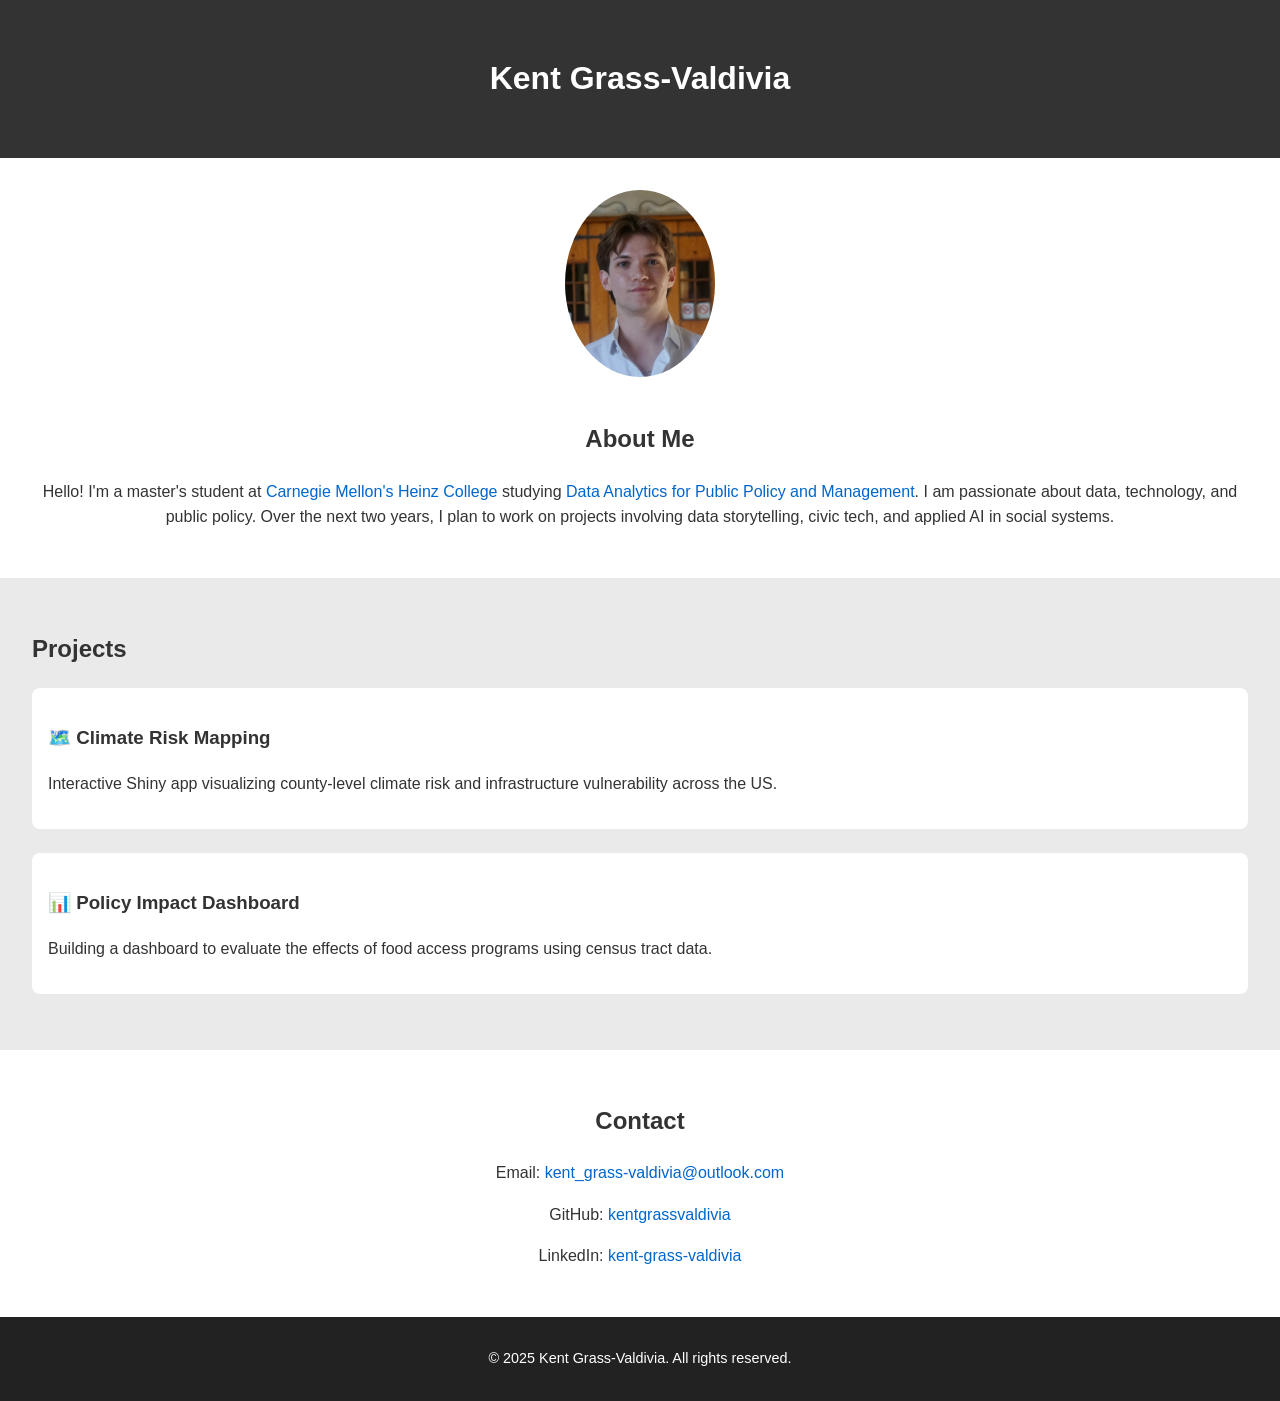
==== index.html @ 5bdcda3d "fixed contact" ====
<!DOCTYPE html>
<html lang="en">
<head>
  <meta charset="UTF-8" />
  <meta name="viewport" content="width=device-width, initial-scale=1.0" />
  <title>Kent Grass-Valdivia | Portfolio</title>
  <link rel="stylesheet" href="style.css" />
</head>
<body>
  <header>
    <h1>Kent Grass-Valdivia</h1>
    <!--<p>Data Analyst | Policy Enthusiast | Aspiring Consultant</p>-->
  </header>

  <section id="about">
    <img src="images/headshot.png" alt="Kent Grass-Valdivia" class="profile-pic">
    <h2>About Me</h2>
    <p>Hello! I'm a master's student at <a href="https://www.heinz.cmu.edu">Carnegie Mellon's Heinz College</a> studying <a href="https://www.heinz.cmu.edu/programs/public-policy-management-master/data-analytics">Data Analytics for Public Policy and Management</a>. 
        I am passionate about data, technology, and public policy. Over the next two years, I plan to work on projects involving data storytelling, civic tech, and applied AI in social systems.</p>
  </section>

  <section id="projects">
    <h2>Projects</h2>
    <div class="project">
      <h3>🗺️ Climate Risk Mapping</h3>
      <p>Interactive Shiny app visualizing county-level climate risk and infrastructure vulnerability across the US.</p>
    </div>
    <div class="project">
      <h3>📊 Policy Impact Dashboard</h3>
      <p>Building a dashboard to evaluate the effects of food access programs using census tract data.</p>
    </div>
    <!-- Add more project entries here -->
  </section>

  <section id="contact">
    <h2>Contact</h2>
    <p>Email: <a href="mailto:kent_grass-valdivia@outlook.com">kent_grass-valdivia@outlook.com</a></p>
    <p>GitHub: <a href="https://github.com/kent_grass-valdivia" target="_blank">kentgrassvaldivia</a></p>
    <p>LinkedIn: <a href="www.linkedin.com/in/kent-grass-valdivia-462949221" target="_blank">kent-grass-valdivia</a></p>
  </section>

  <footer>
    <p>&copy; 2025 Kent Grass-Valdivia. All rights reserved.</p>
  </footer>
</body>
</html>
---- style.css ----
/* General Reset */
body {
    margin: 0;
    font-family: 'Helvetica Neue', Arial, sans-serif;
    line-height: 1.6;
    color: #333;
    background-color: #f4f4f4;
  }
  
  /* Header */
  header {
    background: #333;
    color: white;
    padding: 2rem 1rem;
    text-align: center;
  }
  
  /* Profile Section */
  #about {
    padding: 2rem;
    text-align: center;
    background-color: white;
  }
  
  .profile-pic {
    width: 150px;
    border-radius: 50%;
    margin-bottom: 1rem;
  }
  
  /* Projects Section */
  #projects {
    background: #eaeaea;
    padding: 2rem;
  }
  
  .project {
    margin-bottom: 1.5rem;
    background: white;
    padding: 1rem;
    border-radius: 8px;
  }
  
  /* Contact Section */
  #contact {
    padding: 2rem;
    background-color: white;
    text-align: center;
  }
  
  a {
    color: #0066cc;
    text-decoration: none;
  }
  
  /* Footer */
  footer {
    background: #222;
    color: white;
    text-align: center;
    padding: 1rem;
    font-size: 0.9rem;
  }
  
  /* Responsive Design */
  @media (max-width: 600px) {
    .profile-pic {
      width: 100px;
    }
  }
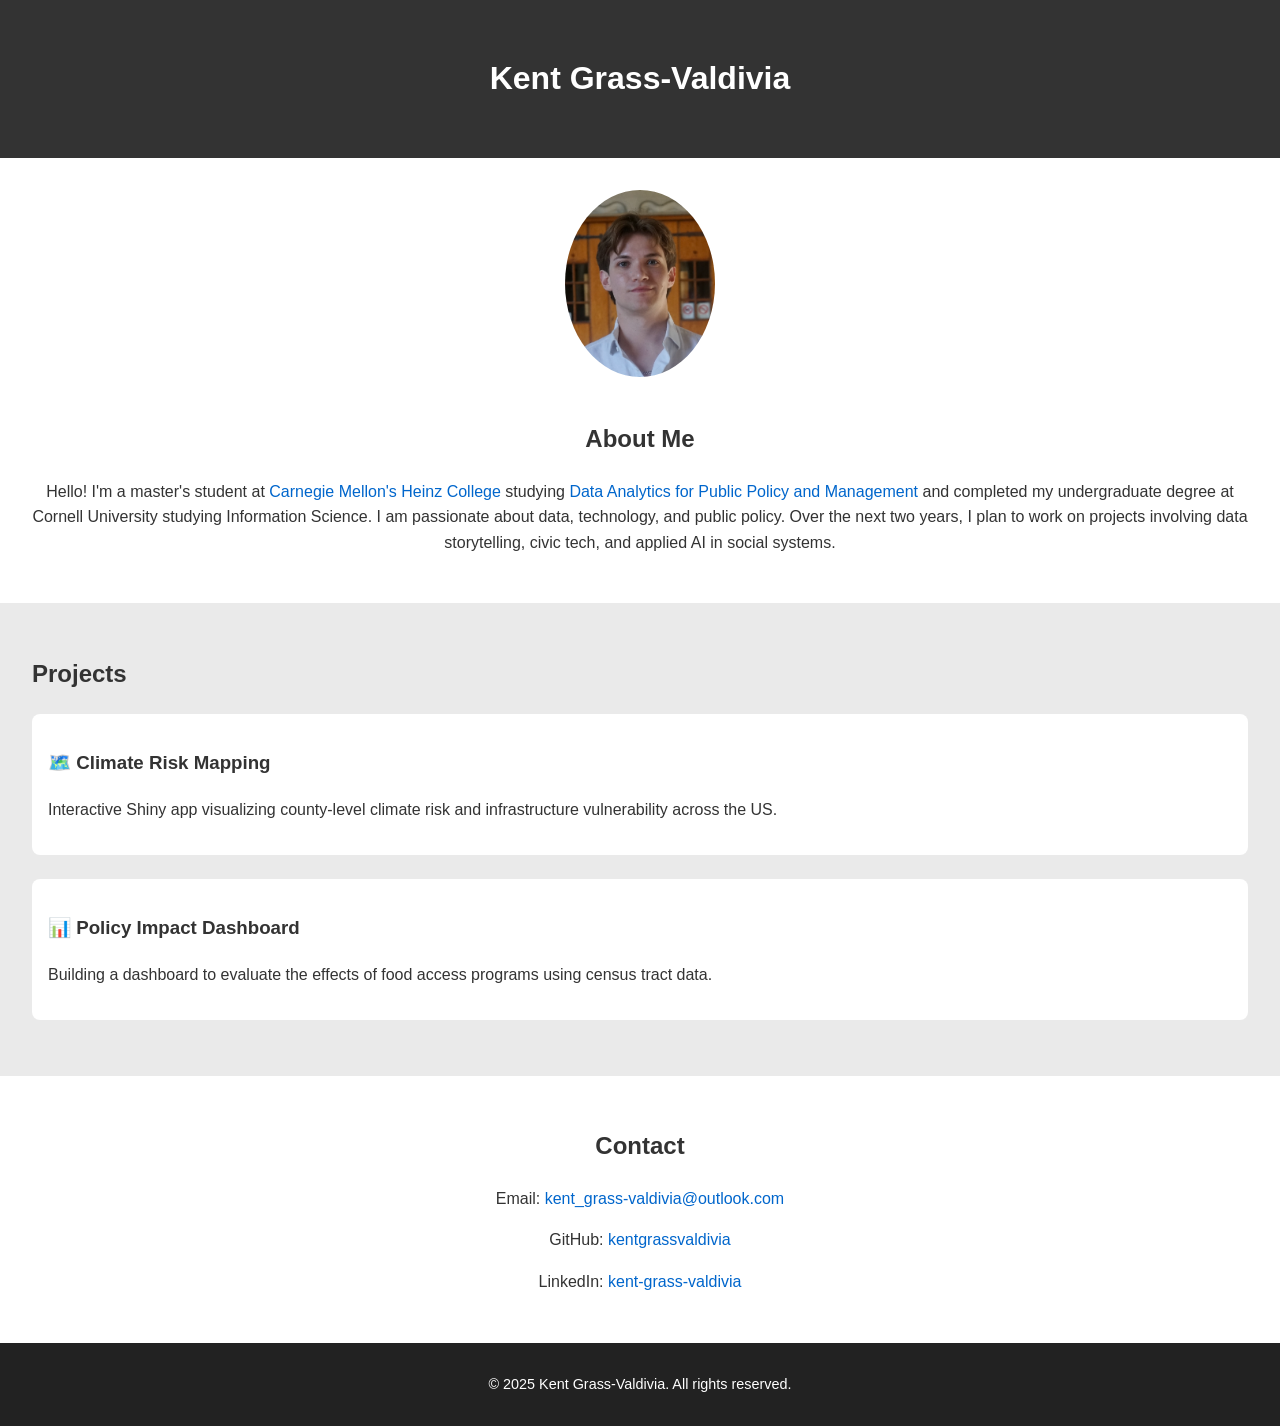
==== commit 82916992: "editted desc" ====
--- a/index.html
+++ b/index.html
@@ -15,7 +15,8 @@
   <section id="about">
     <img src="images/headshot.png" alt="Kent Grass-Valdivia" class="profile-pic">
     <h2>About Me</h2>
-    <p>Hello! I'm a master's student at <a href="https://www.heinz.cmu.edu">Carnegie Mellon's Heinz College</a> studying <a href="https://www.heinz.cmu.edu/programs/public-policy-management-master/data-analytics">Data Analytics for Public Policy and Management</a>. 
+    <p>Hello! I'm a master's student at <a href="https://www.heinz.cmu.edu">Carnegie Mellon's Heinz College</a> studying <a href="https://www.heinz.cmu.edu/programs/public-policy-management-master/data-analytics">Data Analytics for Public Policy and Management</a> and 
+        completed my undergraduate degree at Cornell University studying Information Science.
         I am passionate about data, technology, and public policy. Over the next two years, I plan to work on projects involving data storytelling, civic tech, and applied AI in social systems.</p>
   </section>
 
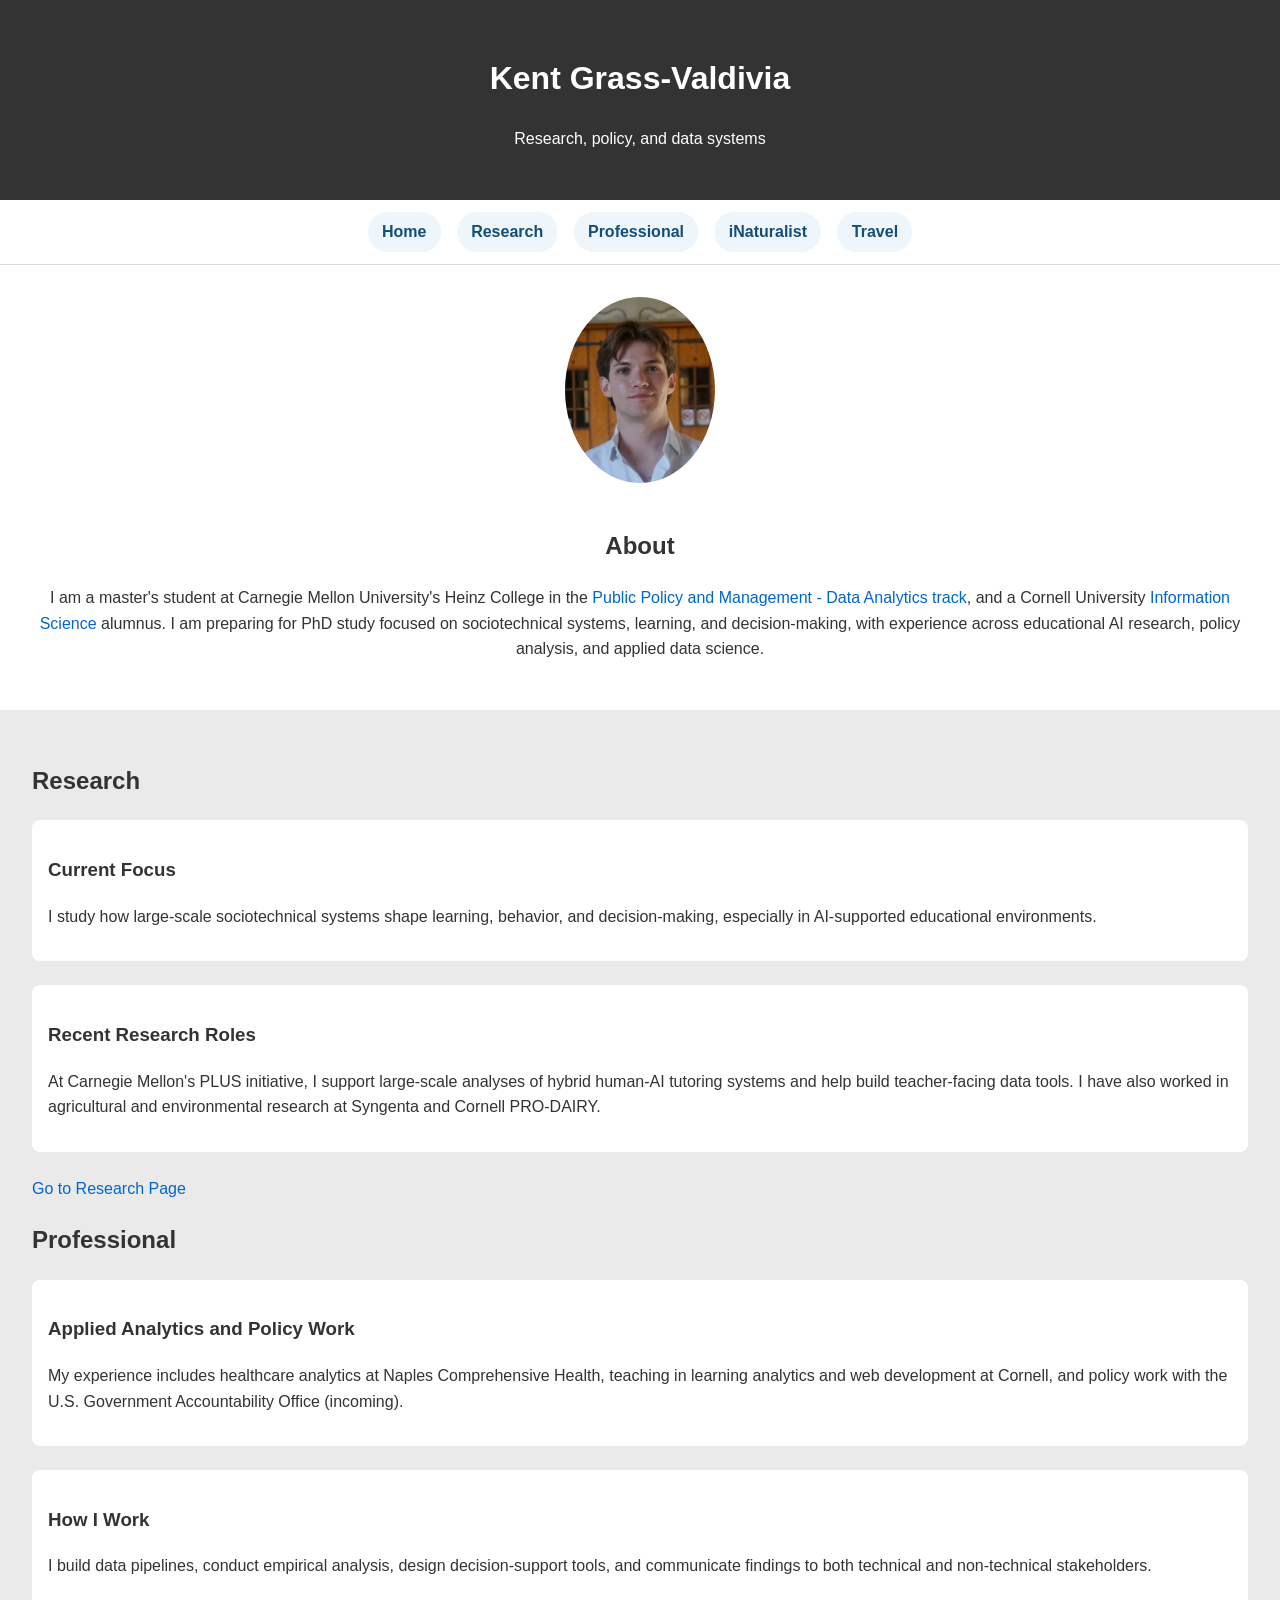
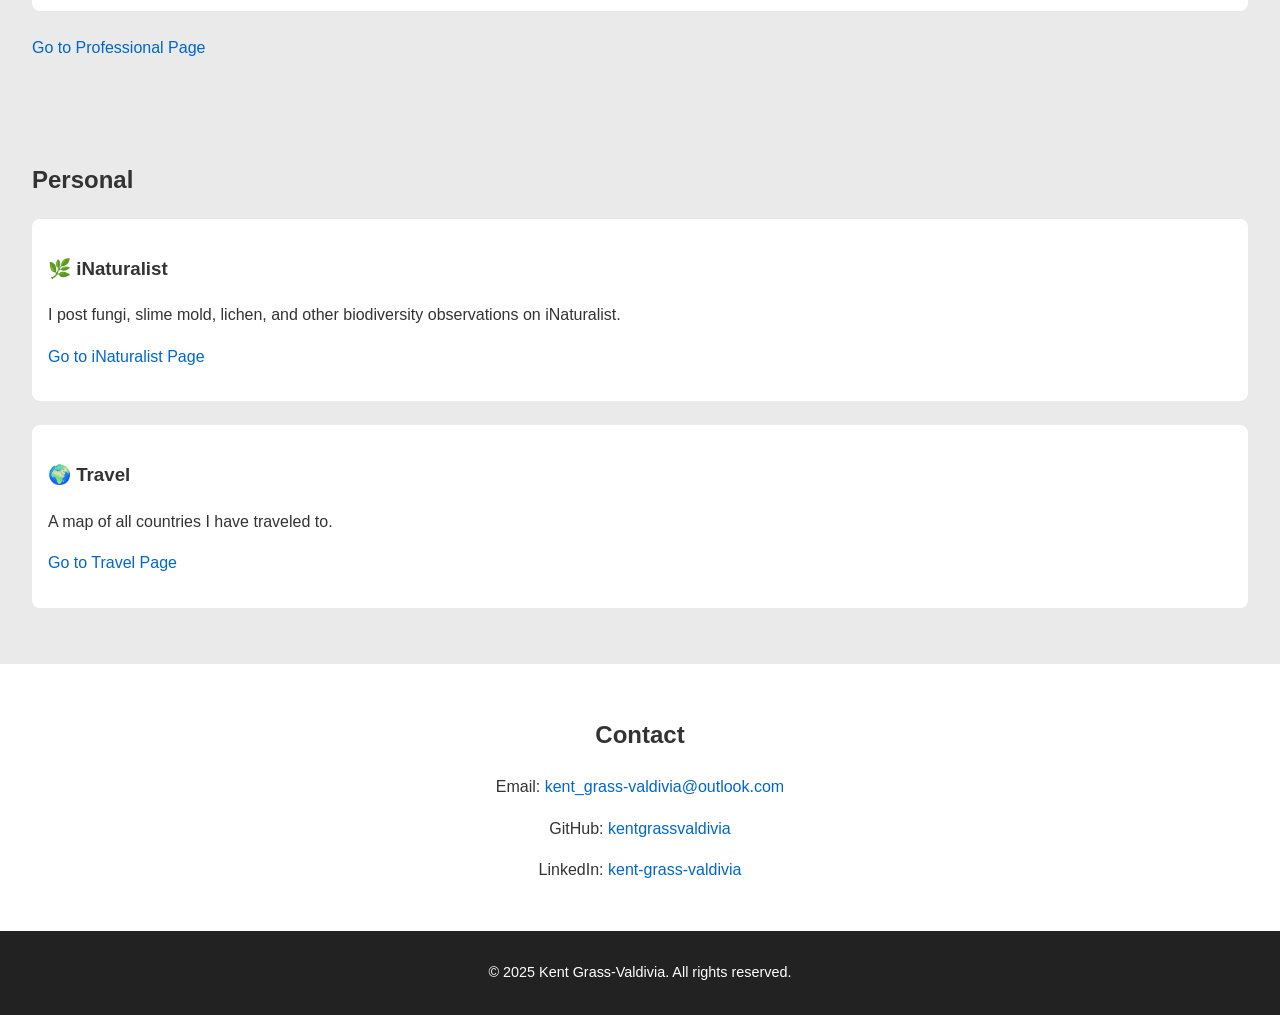
==== commit d75783ac: "updated website with research, professional, inat, and travel page" ====
--- a/index.html
+++ b/index.html
@@ -4,40 +4,112 @@
   <meta charset="UTF-8" />
   <meta name="viewport" content="width=device-width, initial-scale=1.0" />
   <title>Kent Grass-Valdivia | Portfolio</title>
+  <meta name="description" content="Kent Grass-Valdivia's portfolio featuring research, professional experience, iNaturalist observations, and travel map." />
+  <link rel="canonical" href="https://kentgrassvaldivia.github.io/" />
+  <meta property="og:type" content="website" />
+  <meta property="og:site_name" content="Kent Grass-Valdivia" />
+  <meta property="og:title" content="Kent Grass-Valdivia | Portfolio" />
+  <meta property="og:description" content="Research, professional work, and personal projects by Kent Grass-Valdivia." />
+  <meta property="og:url" content="https://kentgrassvaldivia.github.io/" />
+  <meta name="twitter:card" content="summary" />
+  <meta name="twitter:title" content="Kent Grass-Valdivia | Portfolio" />
+  <meta name="twitter:description" content="Research, professional work, and personal projects by Kent Grass-Valdivia." />
   <link rel="stylesheet" href="style.css" />
+  <script type="application/ld+json">
+    {
+      "@context": "https://schema.org",
+      "@type": "Person",
+      "name": "Kent Grass-Valdivia",
+      "url": "https://kentgrassvaldivia.github.io/",
+      "sameAs": [
+        "https://github.com/kent_grass-valdivia",
+        "https://www.linkedin.com/in/kent-grass-valdivia-462949221",
+        "https://www.inaturalist.org/people/kent_grass_valdivia"
+      ],
+      "alumniOf": [
+        {
+          "@type": "CollegeOrUniversity",
+          "name": "Cornell University"
+        },
+        {
+          "@type": "CollegeOrUniversity",
+          "name": "Carnegie Mellon University"
+        }
+      ],
+      "knowsAbout": [
+        "Learning analytics",
+        "Sociotechnical systems",
+        "Educational data science",
+        "Public policy analytics",
+        "AI in education",
+        "Biodiversity observation"
+      ]
+    }
+  </script>
 </head>
 <body>
   <header>
     <h1>Kent Grass-Valdivia</h1>
-    <!--<p>Data Analyst | Policy Enthusiast | Aspiring Consultant</p>-->
+    <p>Research, policy, and data systems</p>
   </header>
+
+  <nav class="site-nav" aria-label="Main navigation">
+    <a href="index.html">Home</a>
+    <a href="research.html">Research</a>
+    <a href="professional.html">Professional</a>
+    <a href="inaturalist.html">iNaturalist</a>
+    <a href="travel-map.html">Travel</a>
+  </nav>
 
   <section id="about">
     <img src="images/headshot.png" alt="Kent Grass-Valdivia" class="profile-pic">
-    <h2>About Me</h2>
-    <p>Hello! I'm a master's student at <a href="https://www.heinz.cmu.edu">Carnegie Mellon's Heinz College</a> studying <a href="https://www.heinz.cmu.edu/programs/public-policy-management-master/data-analytics">Data Analytics for Public Policy and Management</a> and 
-        completed my undergraduate degree at Cornell University studying Information Science.
-        I am passionate about data, technology, and public policy. Over the next two years, I plan to work on projects involving data storytelling, civic tech, and applied AI in social systems.</p>
+    <h2>About</h2>
+    <p>I am a master's student at Carnegie Mellon University's Heinz College in the <a href="https://www.heinz.cmu.edu/programs/public-policy-management-master/data-analytics" target="_blank" rel="noopener noreferrer">Public Policy and Management - Data Analytics track</a>, and a Cornell University <a href="https://infosci.cornell.edu" target="_blank" rel="noopener noreferrer">Information Science</a> alumnus. I am preparing for PhD study focused on sociotechnical systems, learning, and decision-making, with experience across educational AI research, policy analysis, and applied data science.</p>
   </section>
 
   <section id="projects">
-    <h2>Projects</h2>
+    <h2>Research</h2>
     <div class="project">
-      <h3>🗺️ Climate Risk Mapping</h3>
-      <p>Interactive Shiny app visualizing county-level climate risk and infrastructure vulnerability across the US.</p>
+      <h3>Current Focus</h3>
+      <p>I study how large-scale sociotechnical systems shape learning, behavior, and decision-making, especially in AI-supported educational environments.</p>
     </div>
     <div class="project">
-      <h3>📊 Policy Impact Dashboard</h3>
-      <p>Building a dashboard to evaluate the effects of food access programs using census tract data.</p>
+      <h3>Recent Research Roles</h3>
+      <p>At Carnegie Mellon's PLUS initiative, I support large-scale analyses of hybrid human-AI tutoring systems and help build teacher-facing data tools. I have also worked in agricultural and environmental research at Syngenta and Cornell PRO-DAIRY.</p>
     </div>
-    <!-- Add more project entries here -->
+    <p><a href="research.html">Go to Research Page</a></p>
+
+    <h2>Professional</h2>
+    <div class="project">
+      <h3>Applied Analytics and Policy Work</h3>
+      <p>My experience includes healthcare analytics at Naples Comprehensive Health, teaching in learning analytics and web development at Cornell, and policy work with the U.S. Government Accountability Office (incoming).</p>
+    </div>
+    <div class="project">
+      <h3>How I Work</h3>
+      <p>I build data pipelines, conduct empirical analysis, design decision-support tools, and communicate findings to both technical and non-technical stakeholders.</p>
+    </div>
+    <p><a href="professional.html">Go to Professional Page</a></p>
+  </section>
+
+  <section id="personal-features">
+    <h2>Personal</h2>
+    <div class="project">
+      <h3>🌿 iNaturalist</h3>
+      <p>I post fungi, slime mold, lichen, and other biodiversity observations on iNaturalist.</p>
+      <p><a href="inaturalist.html">Go to iNaturalist Page</a></p>
+    </div>
+    <div class="project">
+      <h3>🌍 Travel</h3>
+      <p>A map of all countries I have traveled to.</p>
+      <p><a href="travel-map.html">Go to Travel Page</a></p>
+    </div>
   </section>
 
   <section id="contact">
     <h2>Contact</h2>
     <p>Email: <a href="mailto:kent_grass-valdivia@outlook.com">kent_grass-valdivia@outlook.com</a></p>
-    <p>GitHub: <a href="https://github.com/kent_grass-valdivia" target="_blank">kentgrassvaldivia</a></p>
-    <p>LinkedIn: <a href="www.linkedin.com/in/kent-grass-valdivia-462949221" target="_blank">kent-grass-valdivia</a></p>
+    <p>GitHub: <a href="https://github.com/kent_grass-valdivia" target="_blank" rel="noopener noreferrer">kentgrassvaldivia</a></p>
+    <p>LinkedIn: <a href="https://www.linkedin.com/in/kent-grass-valdivia-462949221" target="_blank" rel="noopener noreferrer">kent-grass-valdivia</a></p>
   </section>
 
   <footer>
--- a/style.css
+++ b/style.css
@@ -13,6 +13,31 @@
     color: white;
     padding: 2rem 1rem;
     text-align: center;
+  }
+
+  .site-nav {
+    display: flex;
+    justify-content: center;
+    gap: 1rem;
+    flex-wrap: wrap;
+    background: #ffffff;
+    border-bottom: 1px solid #d9d9d9;
+    padding: 0.75rem 1rem;
+    position: sticky;
+    top: 0;
+    z-index: 10;
+  }
+
+  .site-nav a {
+    font-weight: 600;
+    color: #144d7a;
+    background: #eef6fc;
+    border-radius: 999px;
+    padding: 0.45rem 0.9rem;
+  }
+
+  .site-nav a:hover {
+    background: #d9ecfb;
   }
   
   /* Profile Section */
@@ -30,6 +55,11 @@
   
   /* Projects Section */
   #projects {
+    background: #eaeaea;
+    padding: 2rem;
+  }
+
+  #personal-features {
     background: #eaeaea;
     padding: 2rem;
   }
@@ -67,5 +97,9 @@
     .profile-pic {
       width: 100px;
     }
+
+    .site-nav {
+      justify-content: flex-start;
+    }
   }
   
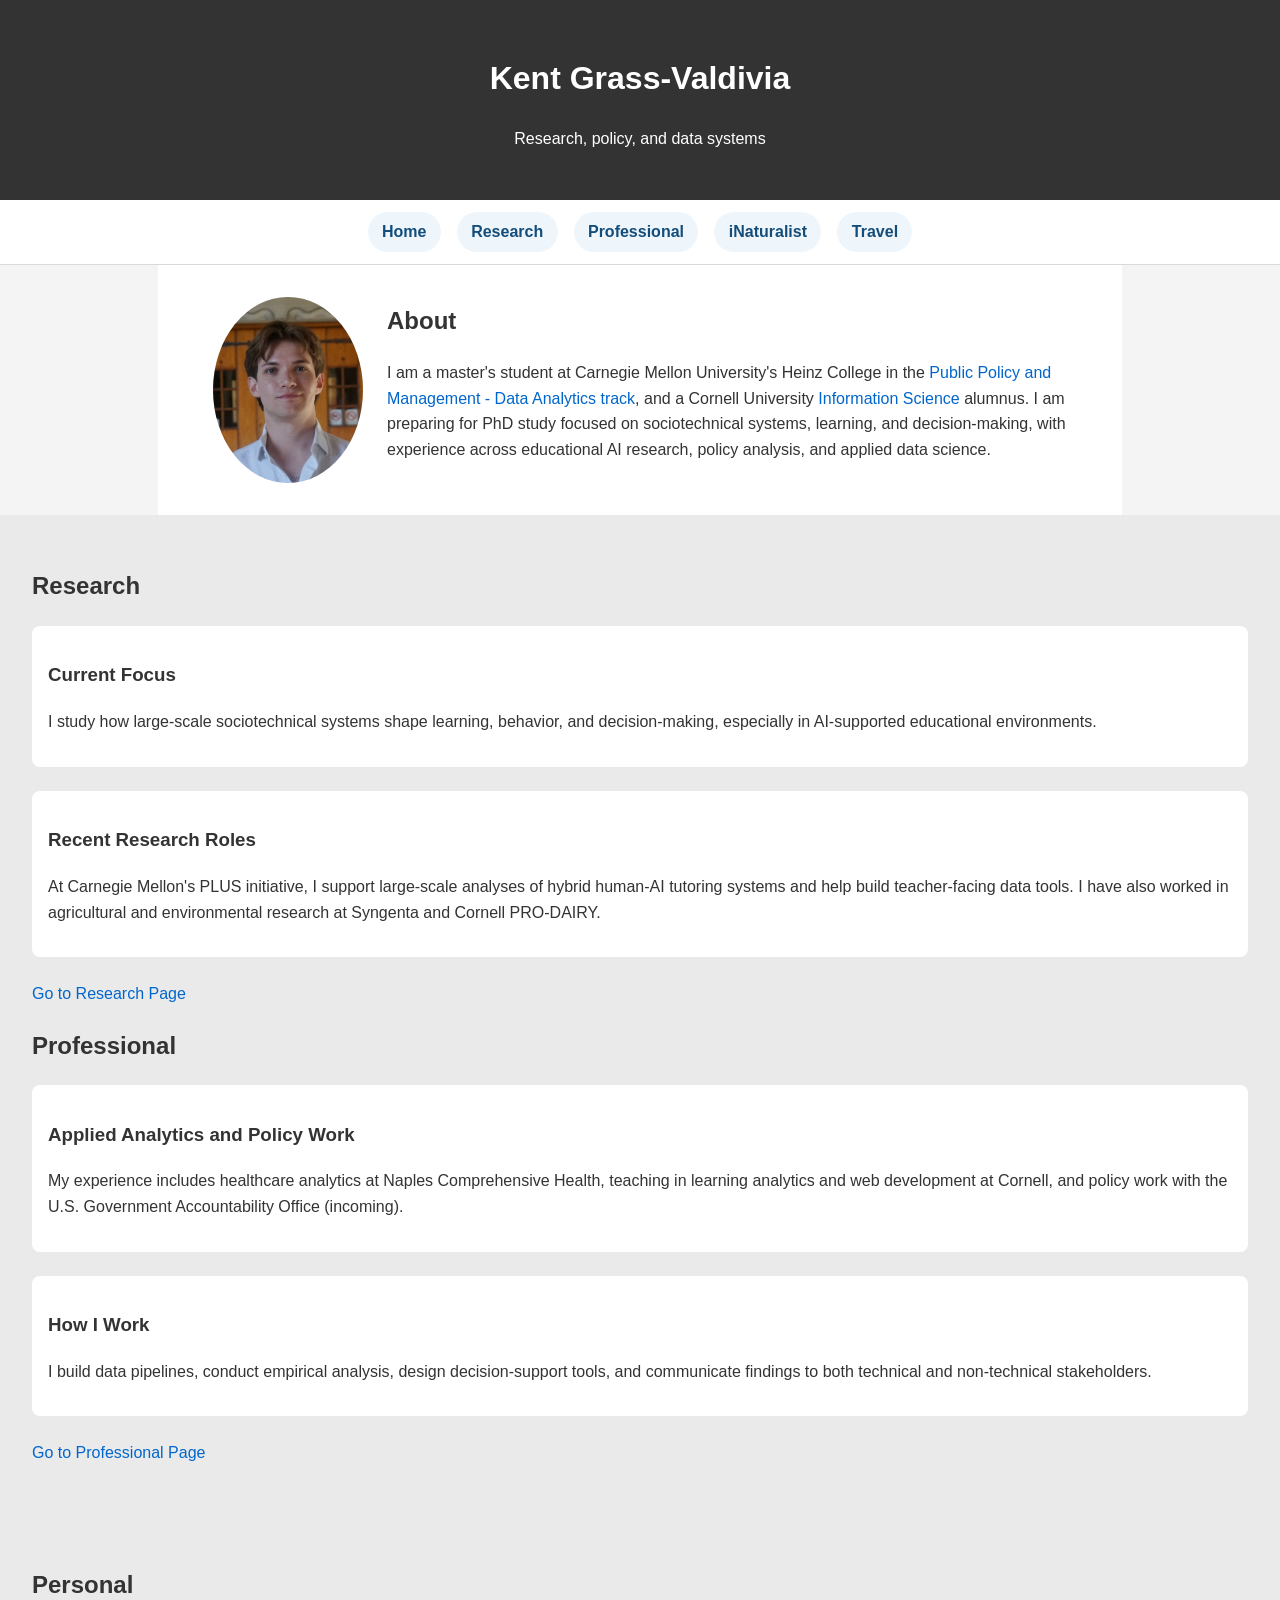
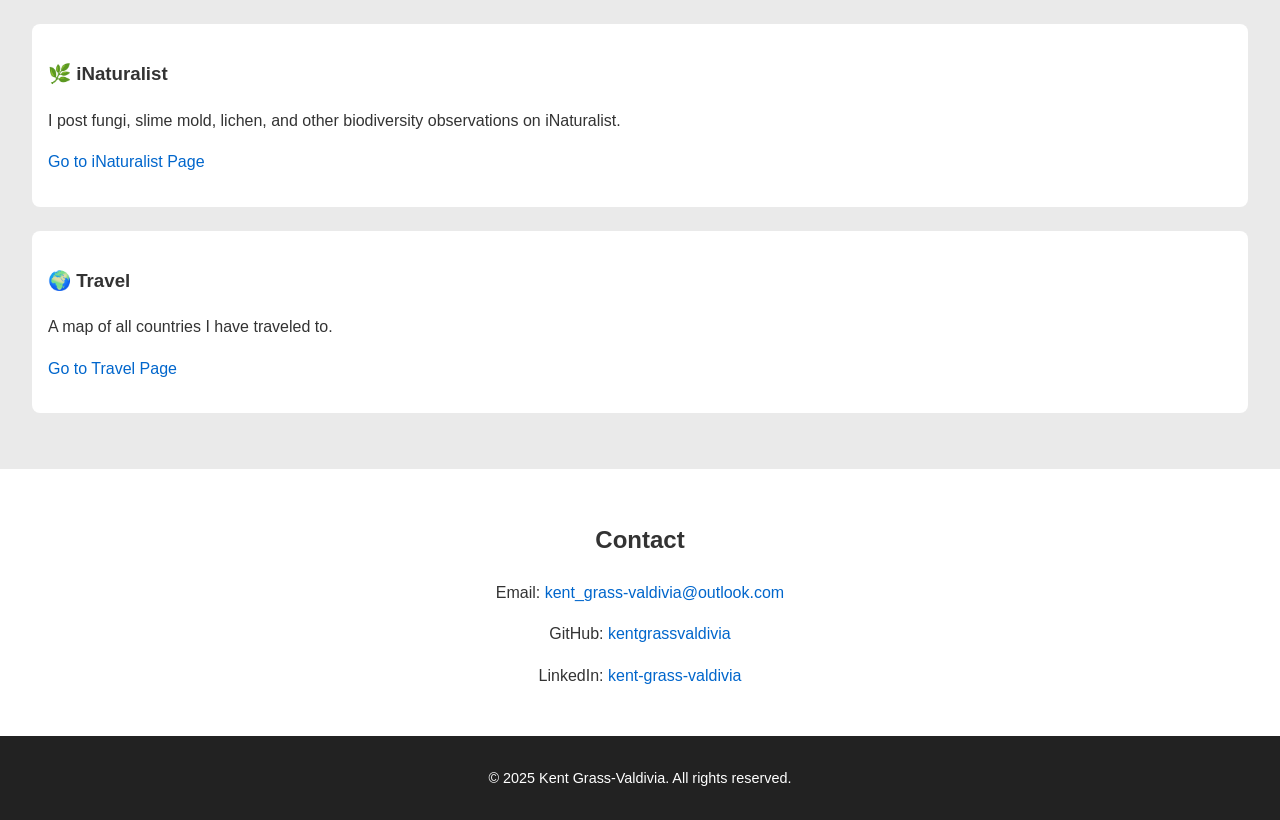
==== commit 5c29552f: "fixed links and added mobile to home page" ====
--- a/index.html
+++ b/index.html
@@ -14,6 +14,7 @@
   <meta name="twitter:card" content="summary" />
   <meta name="twitter:title" content="Kent Grass-Valdivia | Portfolio" />
   <meta name="twitter:description" content="Research, professional work, and personal projects by Kent Grass-Valdivia." />
+  <meta name="google-site-verification" content="5LW2VeubiTs3CQ4LkiiRmsC8n5NfEXg8oDOc5zzmLyE" />
   <link rel="stylesheet" href="style.css" />
   <script type="application/ld+json">
     {
@@ -63,8 +64,10 @@
 
   <section id="about">
     <img src="images/headshot.png" alt="Kent Grass-Valdivia" class="profile-pic">
-    <h2>About</h2>
-    <p>I am a master's student at Carnegie Mellon University's Heinz College in the <a href="https://www.heinz.cmu.edu/programs/public-policy-management-master/data-analytics" target="_blank" rel="noopener noreferrer">Public Policy and Management - Data Analytics track</a>, and a Cornell University <a href="https://infosci.cornell.edu" target="_blank" rel="noopener noreferrer">Information Science</a> alumnus. I am preparing for PhD study focused on sociotechnical systems, learning, and decision-making, with experience across educational AI research, policy analysis, and applied data science.</p>
+    <div class="about-copy">
+      <h2>About</h2>
+      <p>I am a master's student at Carnegie Mellon University's Heinz College in the <a href="https://www.heinz.cmu.edu/programs/public-policy-management-master/data-analytics" target="_blank" rel="noopener noreferrer">Public Policy and Management - Data Analytics track</a>, and a Cornell University <a href="https://infosci.cornell.edu" target="_blank" rel="noopener noreferrer">Information Science</a> alumnus. I am preparing for PhD study focused on sociotechnical systems, learning, and decision-making, with experience across educational AI research, policy analysis, and applied data science.</p>
+    </div>
   </section>
 
   <section id="projects">
--- a/style.css
+++ b/style.css
@@ -42,15 +42,30 @@
   
   /* Profile Section */
   #about {
-    padding: 2rem;
-    text-align: center;
-    background-color: white;
+      padding: 2rem;
+      text-align: left;
+      background-color: white;
+      display: flex;
+      align-items: center;
+      justify-content: center;
+      gap: 1.5rem;
+      max-width: 900px;
+      margin: 0 auto;
   }
+
+    .about-copy {
+      max-width: 680px;
+    }
+
+    .about-copy h2 {
+      margin-top: 0;
+    }
   
   .profile-pic {
     width: 150px;
     border-radius: 50%;
-    margin-bottom: 1rem;
+    margin: 0;
+    flex: 0 0 auto;
   }
   
   /* Projects Section */
@@ -94,6 +109,11 @@
   
   /* Responsive Design */
   @media (max-width: 600px) {
+    #about {
+      gap: 1rem;
+      padding: 1.25rem;
+    }
+
     .profile-pic {
       width: 100px;
     }
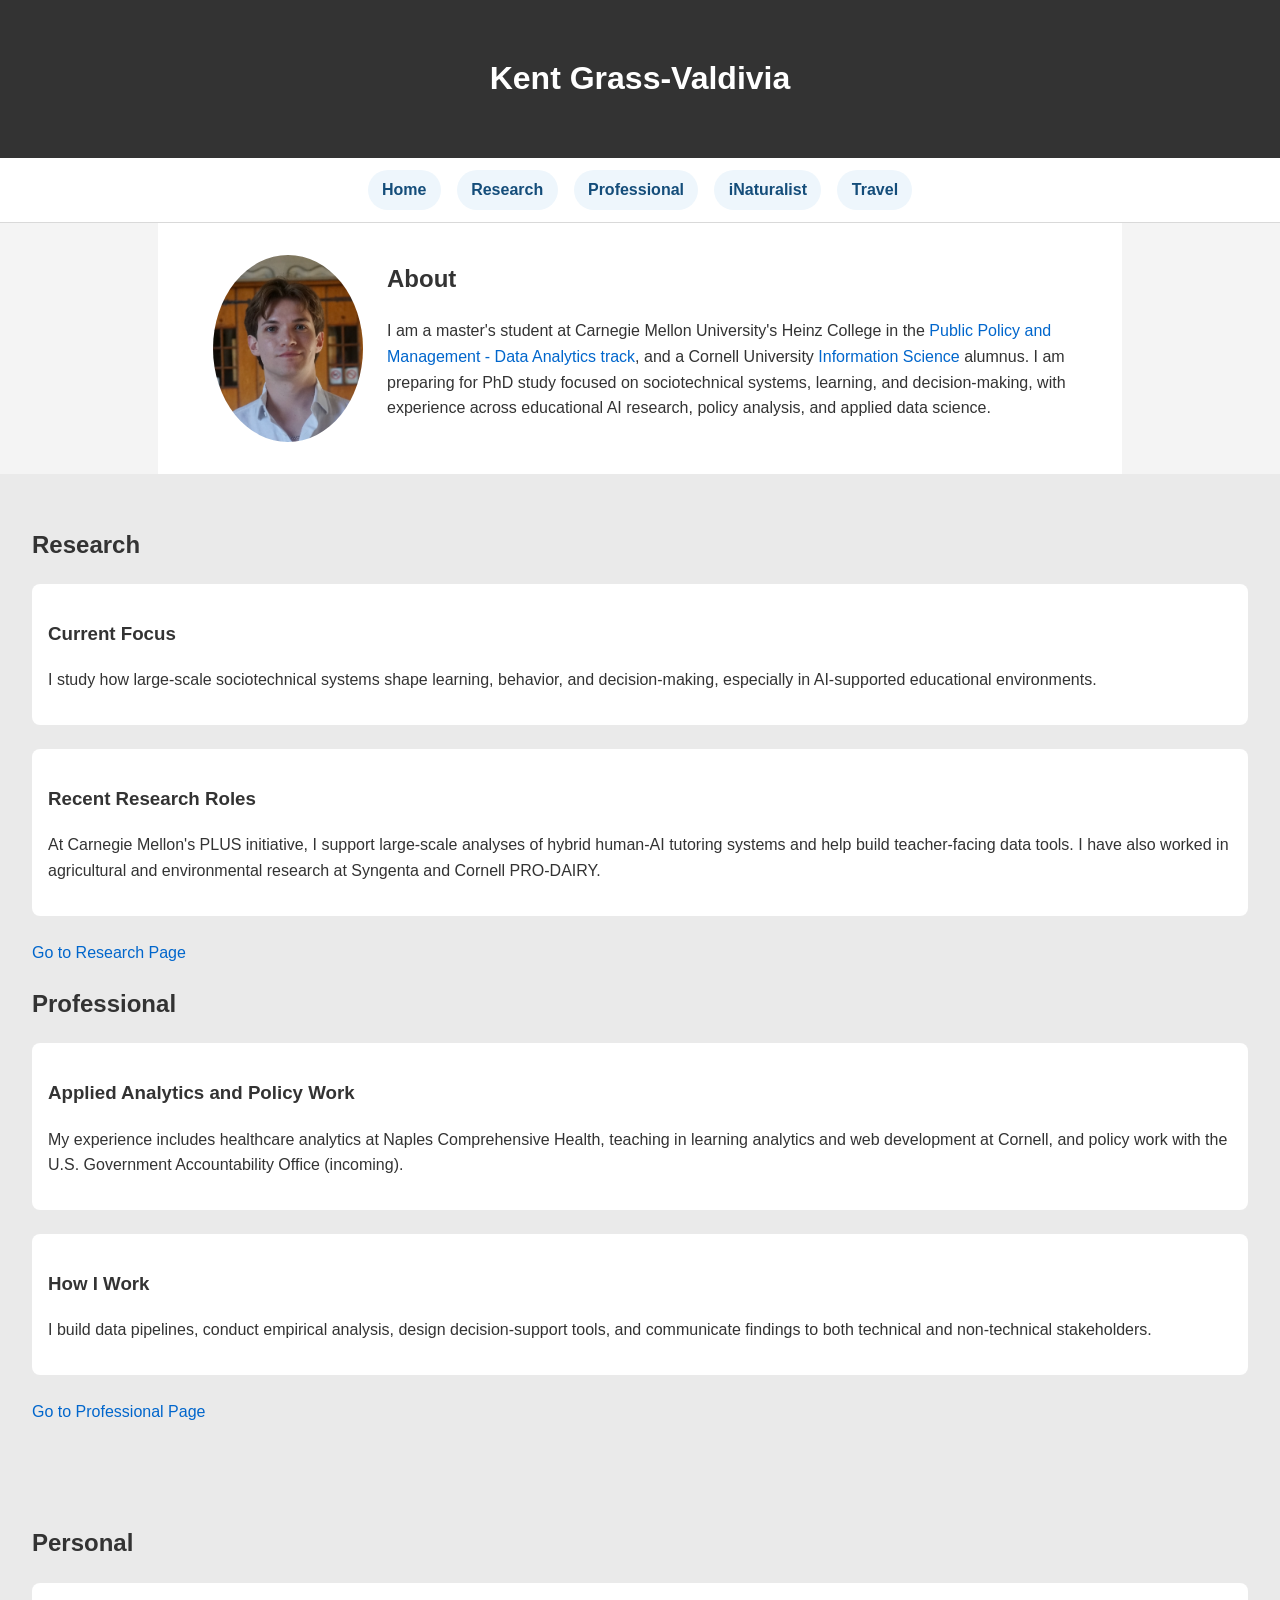
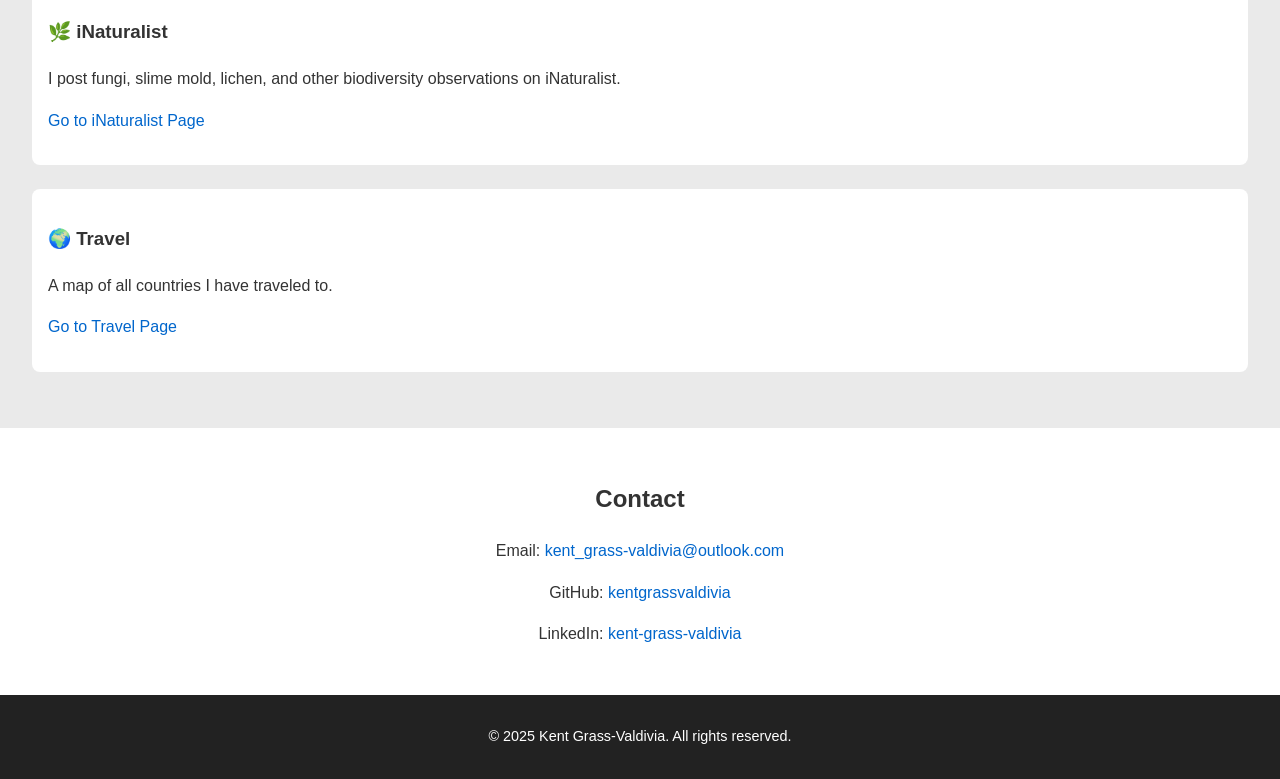
==== commit 379c5f06: "fixed mobile view on home" ====
--- a/index.html
+++ b/index.html
@@ -51,7 +51,6 @@
 <body>
   <header>
     <h1>Kent Grass-Valdivia</h1>
-    <p>Research, policy, and data systems</p>
   </header>
 
   <nav class="site-nav" aria-label="Main navigation">
--- a/style.css
+++ b/style.css
@@ -110,12 +110,18 @@
   /* Responsive Design */
   @media (max-width: 600px) {
     #about {
+      flex-direction: column;
       gap: 1rem;
       padding: 1.25rem;
+      text-align: center;
     }
 
     .profile-pic {
       width: 100px;
+    }
+
+    .about-copy h2 {
+      text-align: center;
     }
 
     .site-nav {
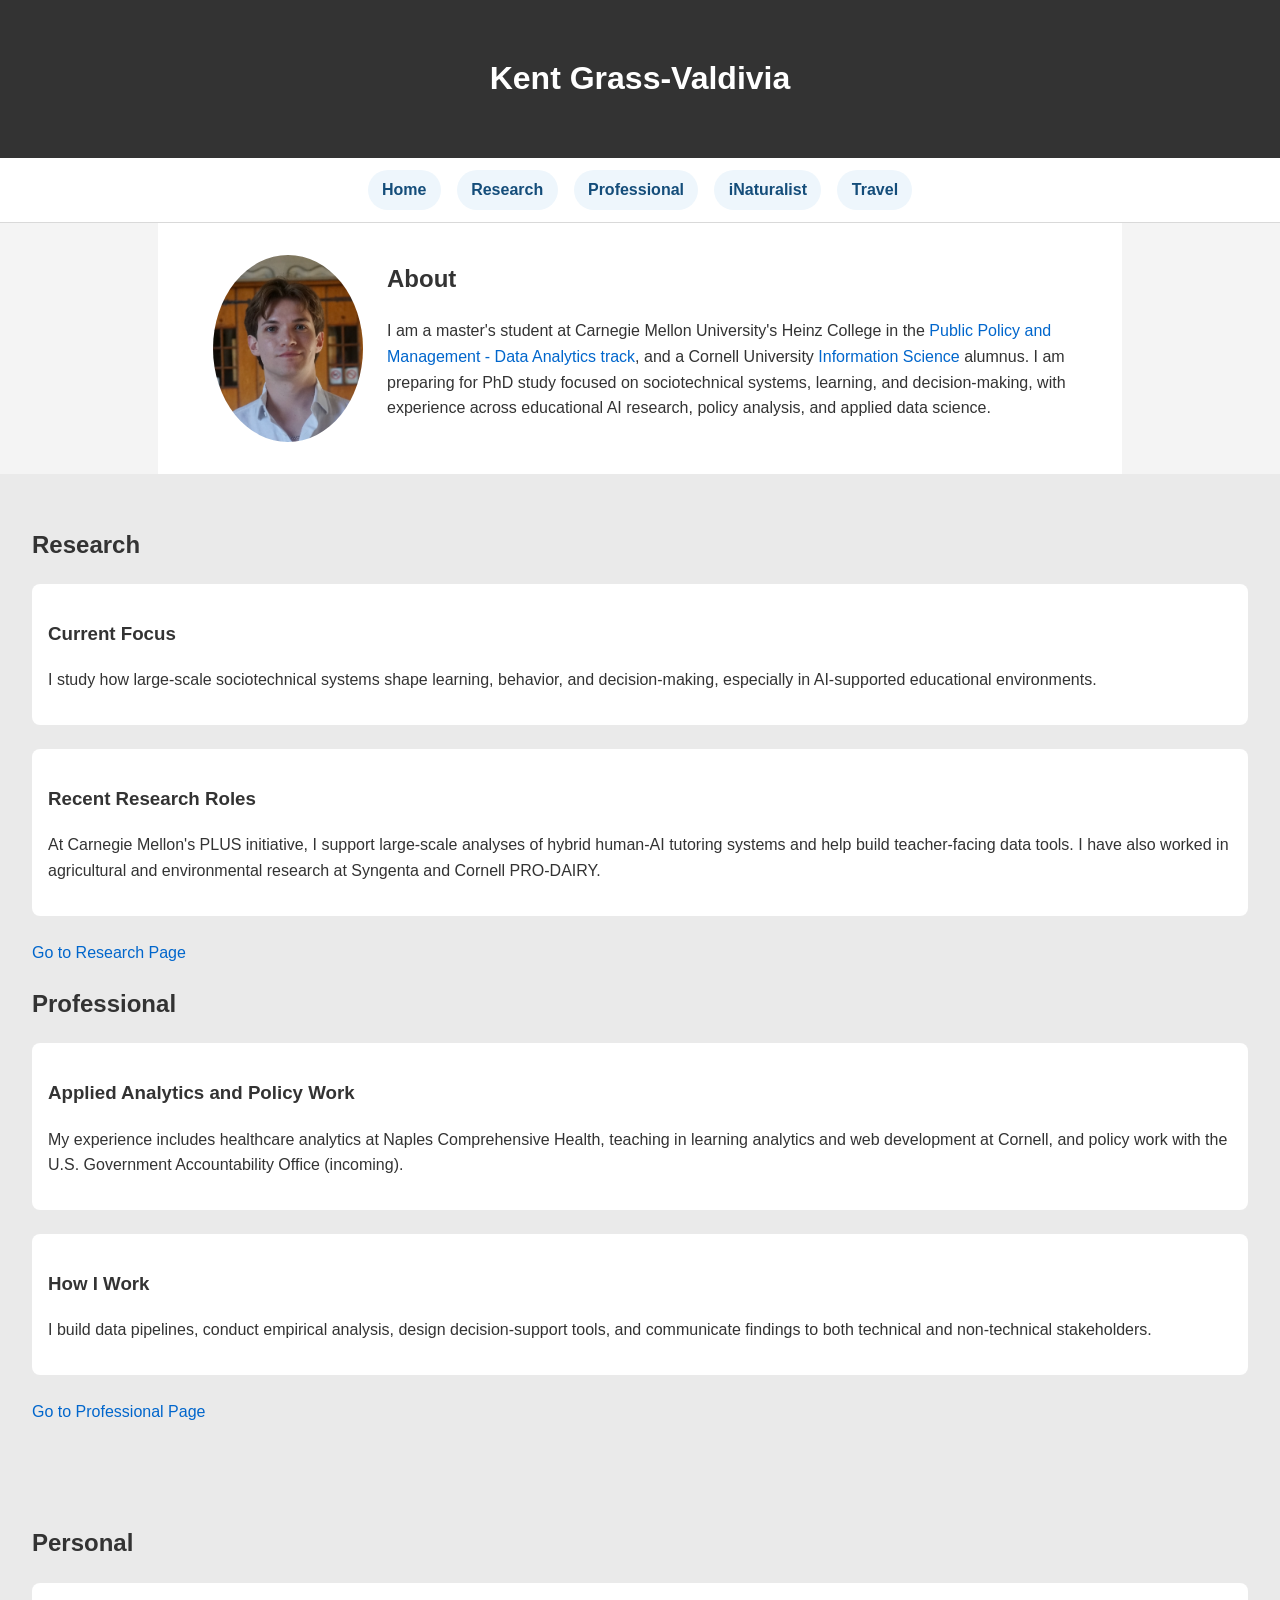
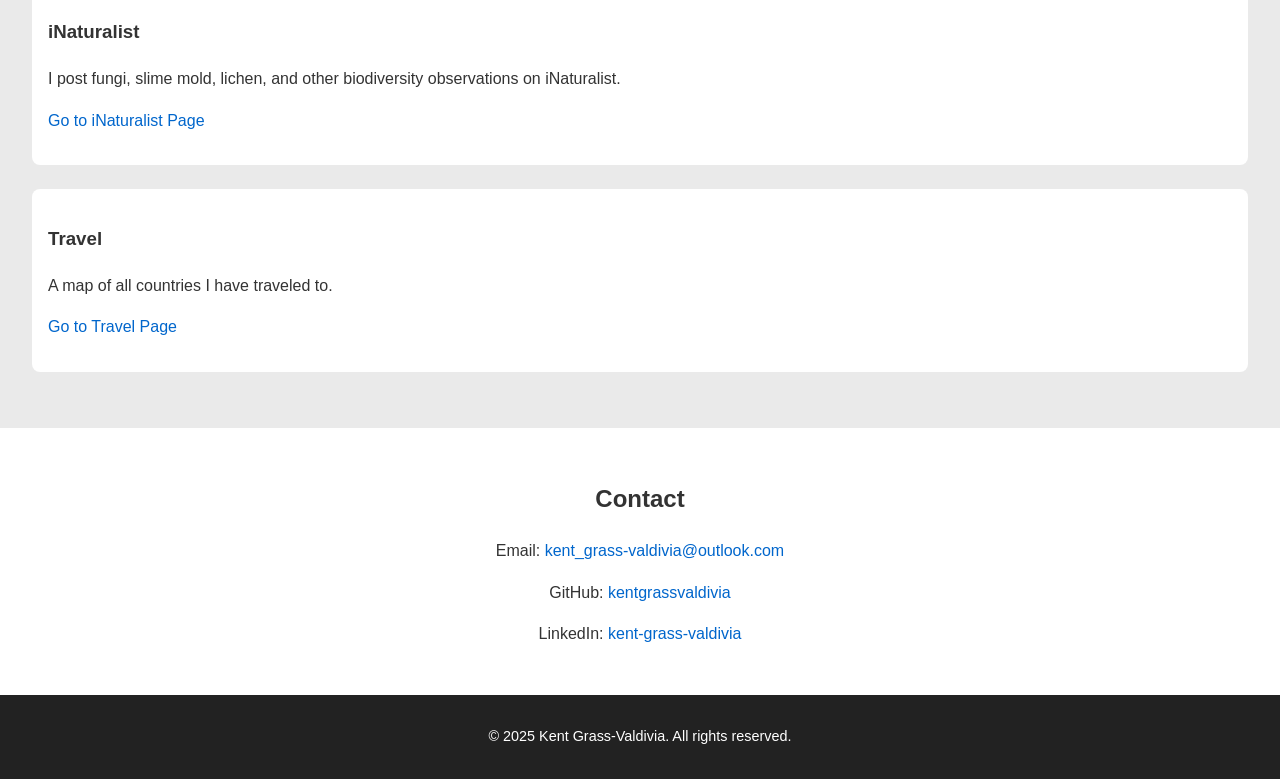
==== commit 086c3749: "cleaned up wording" ====
--- a/index.html
+++ b/index.html
@@ -96,12 +96,12 @@
   <section id="personal-features">
     <h2>Personal</h2>
     <div class="project">
-      <h3>🌿 iNaturalist</h3>
+      <h3>iNaturalist</h3>
       <p>I post fungi, slime mold, lichen, and other biodiversity observations on iNaturalist.</p>
       <p><a href="inaturalist.html">Go to iNaturalist Page</a></p>
     </div>
     <div class="project">
-      <h3>🌍 Travel</h3>
+      <h3>Travel</h3>
       <p>A map of all countries I have traveled to.</p>
       <p><a href="travel-map.html">Go to Travel Page</a></p>
     </div>
